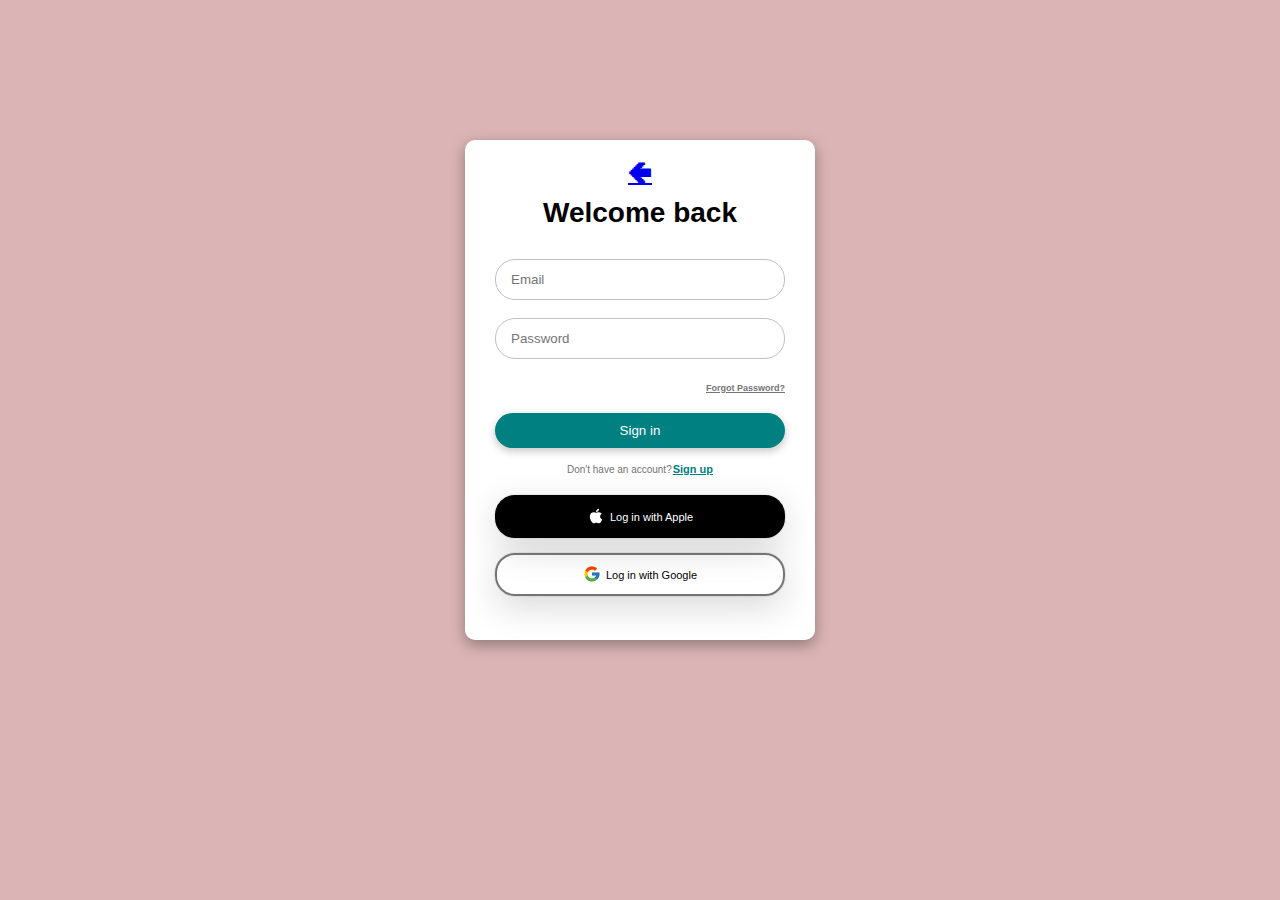
==== login.html @ fa9eb2fe "login form added" ====
<!DOCTYPE html>
<head>
    <title>Document</title>
    <link rel="stylesheet" href="login.css">
</head>
<body>
    <center>
    <div class="form-container">
        <a href="index.html">
            <h2 class="acer">🡸</h2>
        </a>
        <p class="title">Welcome back</p>
        <form class="form">
          <input type="email" class="input" placeholder="Email">
          <input type="password" class="input" placeholder="Password">
          <p class="page-link">
            <span class="page-link-label">Forgot Password?</span>
          </p>
          <button class="form-btn">Sign in</button>
        </form>
        <p class="sign-up-label">
          Don't have an account?<span class="sign-up-link">Sign up</span>
        </p>
        <div class="buttons-container">
          <div class="apple-login-button">
            <svg stroke="currentColor" fill="currentColor" stroke-width="0" class="apple-icon" viewBox="0 0 1024 1024" height="1em" width="1em" xmlns="http://www.w3.org/2000/svg">
              <path d="M747.4 535.7c-.4-68.2 30.5-119.6 92.9-157.5-34.9-50-87.7-77.5-157.3-82.8-65.9-5.2-138 38.4-164.4 38.4-27.9 0-91.7-36.6-141.9-36.6C273.1 298.8 163 379.8 163 544.6c0 48.7 8.9 99 26.7 150.8 23.8 68.2 109.6 235.3 199.1 232.6 46.8-1.1 79.9-33.2 140.8-33.2 59.1 0 89.7 33.2 141.9 33.2 90.3-1.3 167.9-153.2 190.5-221.6-121.1-57.1-114.6-167.2-114.6-170.7zm-105.1-305c50.7-60.2 46.1-115 44.6-134.7-44.8 2.6-96.6 30.5-126.1 64.8-32.5 36.8-51.6 82.3-47.5 133.6 48.4 3.7 92.6-21.2 129-63.7z"></path>
            </svg>
            <span>Log in with Apple</span>
          </div>
          <div class="google-login-button">
            <svg stroke="currentColor" fill="currentColor" stroke-width="0" version="1.1" x="0px" y="0px" class="google-icon" viewBox="0 0 48 48" height="1em" width="1em" xmlns="http://www.w3.org/2000/svg">
              <path fill="#FFC107" d="M43.611,20.083H42V20H24v8h11.303c-1.649,4.657-6.08,8-11.303,8c-6.627,0-12-5.373-12-12
      c0-6.627,5.373-12,12-12c3.059,0,5.842,1.154,7.961,3.039l5.657-5.657C34.046,6.053,29.268,4,24,4C12.955,4,4,12.955,4,24
      c0,11.045,8.955,20,20,20c11.045,0,20-8.955,20-20C44,22.659,43.862,21.35,43.611,20.083z"></path>
              <path fill="#FF3D00" d="M6.306,14.691l6.571,4.819C14.655,15.108,18.961,12,24,12c3.059,0,5.842,1.154,7.961,3.039l5.657-5.657
      C34.046,6.053,29.268,4,24,4C16.318,4,9.656,8.337,6.306,14.691z"></path>
              <path fill="#4CAF50" d="M24,44c5.166,0,9.86-1.977,13.409-5.192l-6.19-5.238C29.211,35.091,26.715,36,24,36
      c-5.202,0-9.619-3.317-11.283-7.946l-6.522,5.025C9.505,39.556,16.227,44,24,44z"></path>
              <path fill="#1976D2" d="M43.611,20.083H42V20H24v8h11.303c-0.792,2.237-2.231,4.166-4.087,5.571
      c0.001-0.001,0.002-0.001,0.003-0.002l6.19,5.238C36.971,39.205,44,34,44,24C44,22.659,43.862,21.35,43.611,20.083z"></path>
            </svg>
            <span>Log in with Google</span>
          </div>
        </div>
      </div>
    </center>
</body>
</html>
---- login.css ----
*{
    margin: 0;
    padding: 0;
    box-sizing: border-box;
}

body{
  align-items: center;
  margin-top: 140px;
  background-color: #DBB5B5;
}


.form-container {
    width: 350px;
    height: 500px;
    background-color: #fff;
    box-shadow: rgba(0, 0, 0, 0.35) 0px 5px 15px;
    border-radius: 10px;
    box-sizing: border-box;
    padding: 20px 30px;
  }
  
  .title {
    text-align: center;
    font-family: "Lucida Sans", "Lucida Sans Regular", "Lucida Grande",
          "Lucida Sans Unicode", Geneva, Verdana, sans-serif;
    margin: 10px 0 30px 0;
    font-size: 28px;
    font-weight: 800;
  }
  
  .form {
    width: 100%;
    display: flex;
    flex-direction: column;
    gap: 18px;
    margin-bottom: 15px;
  }
  
  .input {
    border-radius: 20px;
    border: 1px solid #c0c0c0;
    outline: 0 !important;
    box-sizing: border-box;
    padding: 12px 15px;
  }
  
  .page-link {
    text-decoration: underline;
    margin: 0;
    text-align: end;
    color: #747474;
    text-decoration-color: #747474;
  }
  
  .page-link-label {
    cursor: pointer;
    font-family: "Lucida Sans", "Lucida Sans Regular", "Lucida Grande",
          "Lucida Sans Unicode", Geneva, Verdana, sans-serif;
    font-size: 9px;
    font-weight: 700;
  }
  
  .page-link-label:hover {
    color: #000;
  }
  
  .form-btn {
    padding: 10px 15px;
    font-family: "Lucida Sans", "Lucida Sans Regular", "Lucida Grande",
          "Lucida Sans Unicode", Geneva, Verdana, sans-serif;
    border-radius: 20px;
    border: 0 !important;
    outline: 0 !important;
    background: teal;
    color: white;
    cursor: pointer;
    box-shadow: rgba(0, 0, 0, 0.24) 0px 3px 8px;
  }
  
  .form-btn:active {
    box-shadow: none;
  }
  
  .sign-up-label {
    margin: 0;
    font-size: 10px;
    color: #747474;
    font-family: "Lucida Sans", "Lucida Sans Regular", "Lucida Grande",
          "Lucida Sans Unicode", Geneva, Verdana, sans-serif;
  }
  
  .sign-up-link {
    margin-left: 1px;
    font-size: 11px;
    text-decoration: underline;
    text-decoration-color: teal;
    color: teal;
    cursor: pointer;
    font-weight: 800;
    font-family: "Lucida Sans", "Lucida Sans Regular", "Lucida Grande",
          "Lucida Sans Unicode", Geneva, Verdana, sans-serif;
  }
  
  .buttons-container {
    width: 100%;
    display: flex;
    flex-direction: column;
    justify-content: flex-start;
    margin-top: 20px;
    gap: 15px;
  }
  
  .apple-login-button,
      .google-login-button {
    border-radius: 20px;
    box-sizing: border-box;
    padding: 10px 15px;
    box-shadow: rgba(0, 0, 0, 0.16) 0px 10px 36px 0px,
          rgba(0, 0, 0, 0.06) 0px 0px 0px 1px;
    cursor: pointer;
    display: flex;
    justify-content: center;
    align-items: center;
    font-family: "Lucida Sans", "Lucida Sans Regular", "Lucida Grande",
          "Lucida Sans Unicode", Geneva, Verdana, sans-serif;
    font-size: 11px;
    gap: 5px;
  }
  
  .apple-login-button {
    background-color: #000;
    color: #fff;
    border: 2px solid #000;
  }
  
  .google-login-button {
    border: 2px solid #747474;
  }
  
  .apple-icon,
      .google-icon {
    font-size: 18px;
    margin-bottom: 1px;
  }
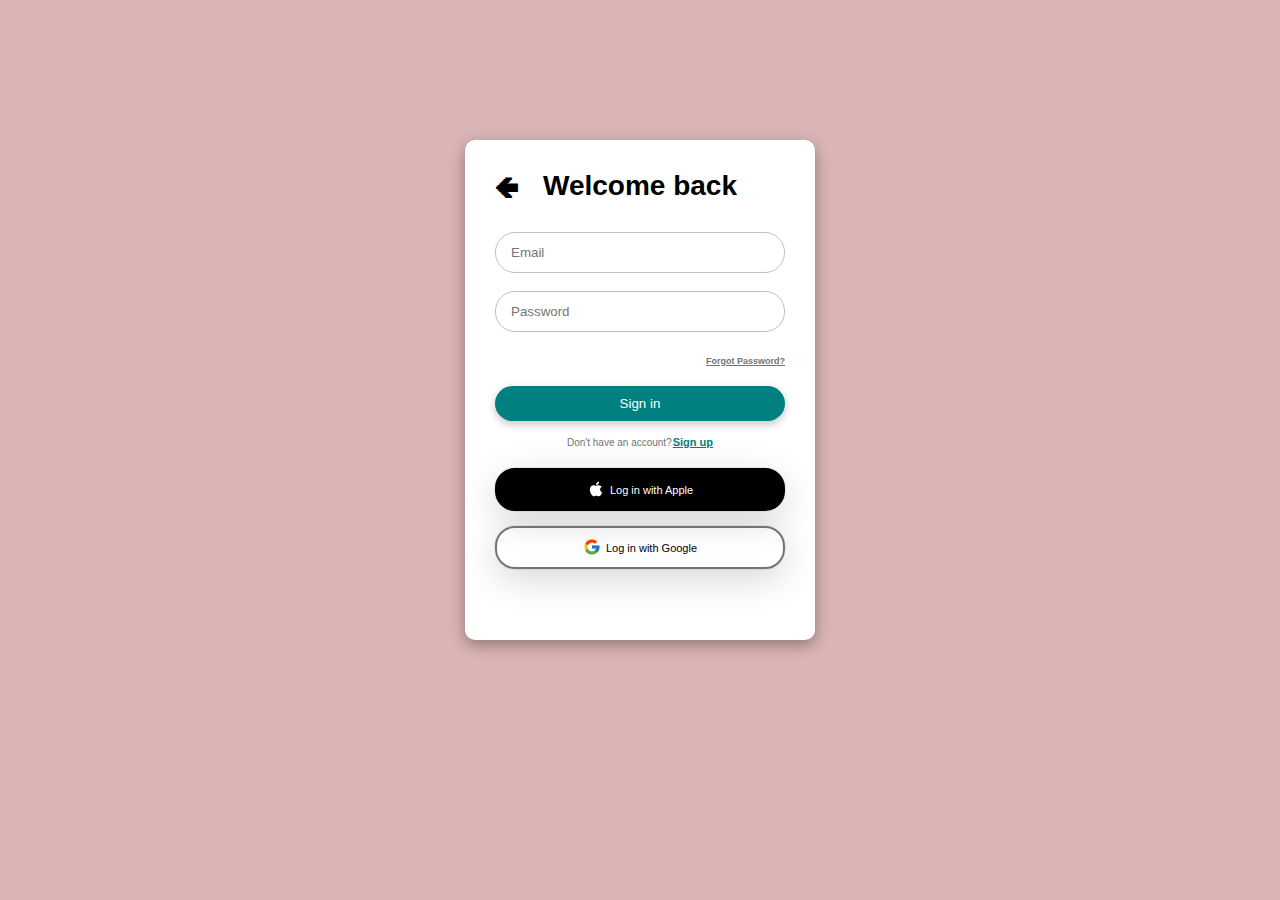
==== commit d7981116: "arrow change" ====
--- a/login.html
+++ b/login.html
@@ -1,7 +1,8 @@
 <!DOCTYPE html>
 <head>
-    <title>Document</title>
+    <title> MINI INDIA | Web Sites </title>
     <link rel="stylesheet" href="login.css">
+    <link rel="icon" href="logo-img.png">
 </head>
 <body>
     <center>
--- a/login.css
+++ b/login.css
@@ -9,6 +9,17 @@
   margin-top: 140px;
   background-color: #DBB5B5;
 }
+
+.acer{
+  margin-top: 15px;
+  color: black;
+  display: flex;
+  position: absolute;
+}
+/*a{
+  text-decoration: none;
+  color: gray;
+}*/
 
 
 .form-container {
